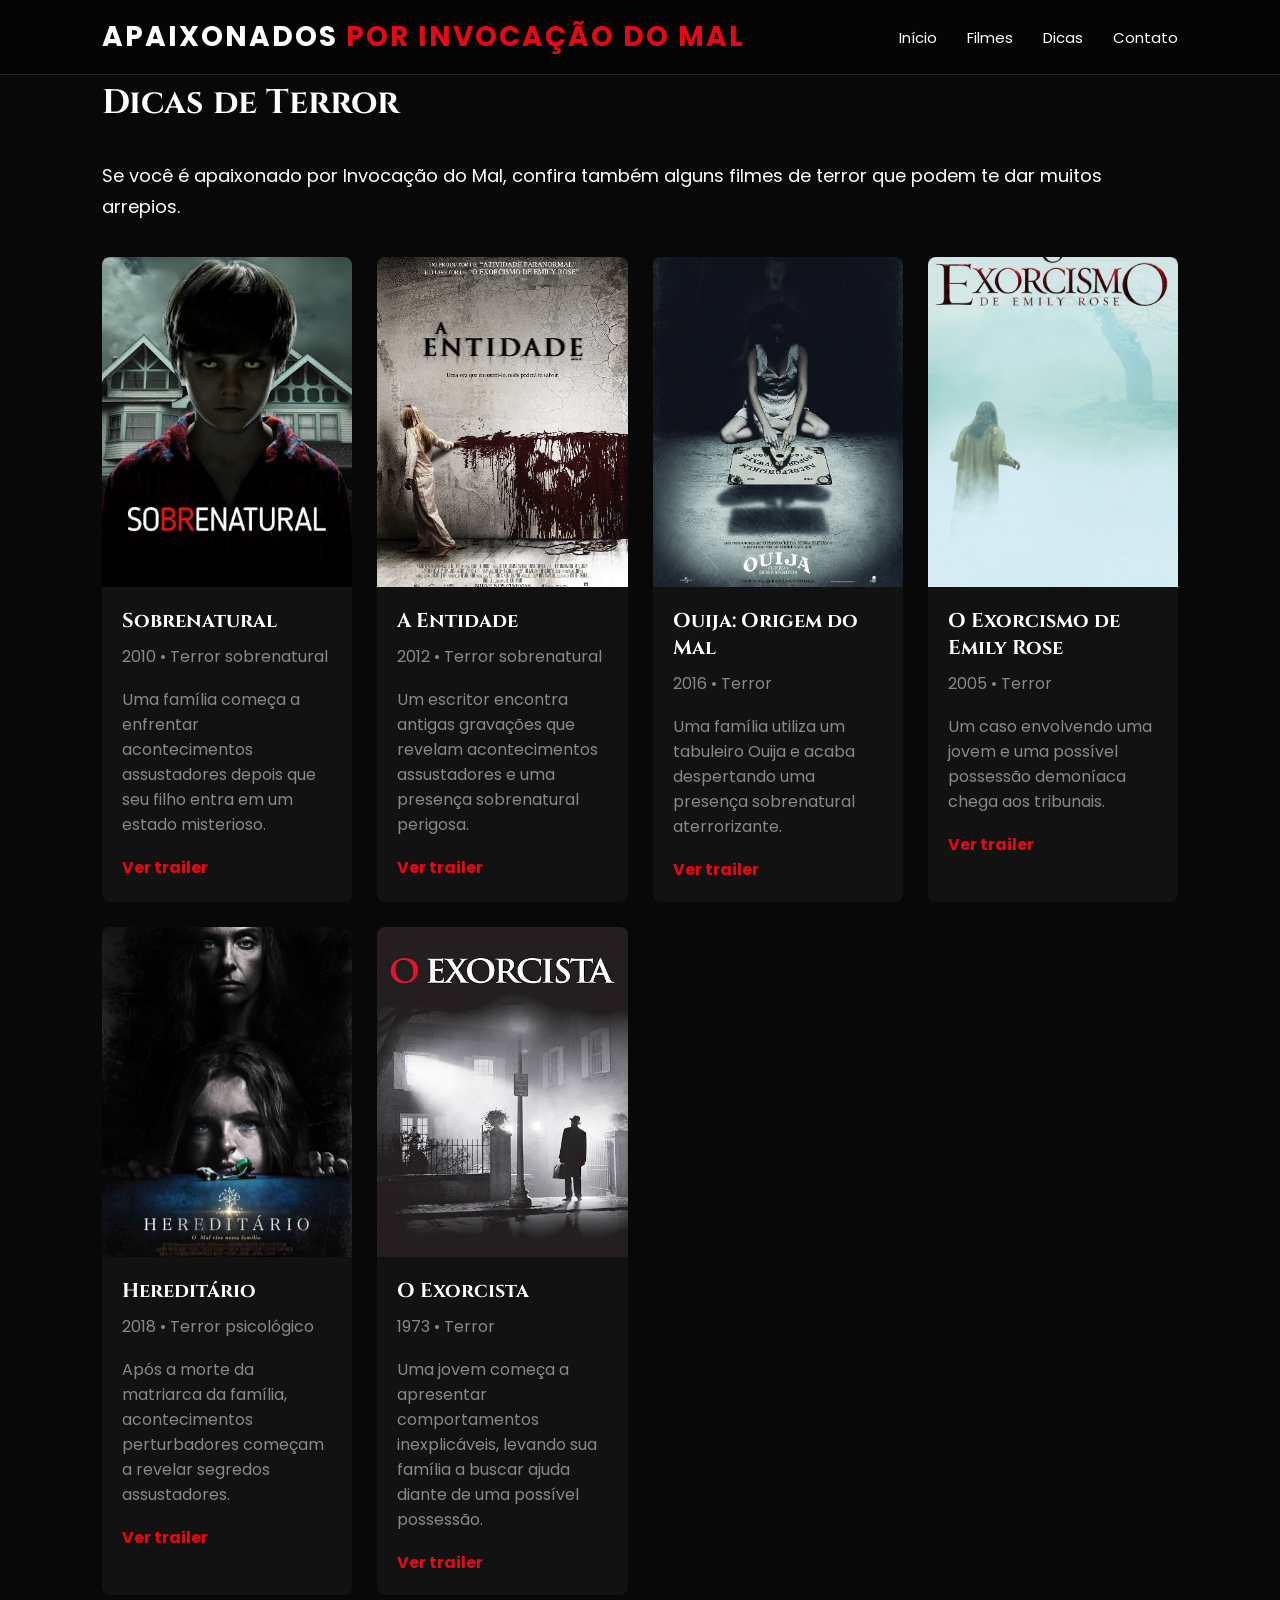
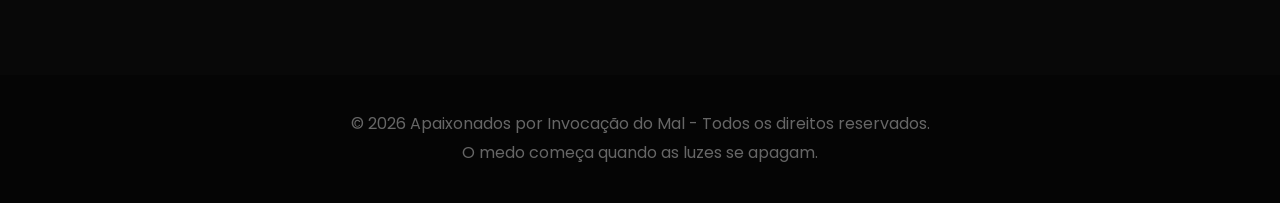
==== meu-site-terror/dicas.html @ 6a49aeed "atualização" ====
<!DOCTYPE html>
<html lang="pt-BR">

<head>
    <meta charset="UTF-8">
    <meta name="viewport" content="width=device-width, initial-scale=1.0">
    <meta name="description" content="Dicas de filmes de terror para os apaixonados por Invocação do Mal">
    <title>Dicas de Terror - Apaixonados por Invocação do Mal</title>

    <link rel="stylesheet" href="terror.css">

    <link rel="preconnect" href="https://fonts.googleapis.com">
    <link rel="preconnect" href="https://fonts.gstatic.com" crossorigin>

    <link href="https://fonts.googleapis.com/css2?family=Bebas+Neue&family=Cinzel:wght@400;500;600;700;800;900&family=Poppins:wght@400;500;600;700&display=swap" rel="stylesheet">
</head>

<body>

    <!-- CABEÇALHO -->
    <header>

        <div class="logo">
            APAIXONADOS <span>POR INVOCAÇÃO DO MAL</span>
        </div>

        <nav>
            <a href="index.html">Início</a>
            <a href="index.html#filmes">Filmes</a>
            <a href="dicas.html">Dicas</a>
            <a href="index.html#contato">Contato</a>
        </nav>

    </header>


    <main>

        <!-- TÍTULO DA PÁGINA -->
        <section class="filmes">

            <h2>Dicas de Terror</h2>

            <p class="introducao">
                Se você é apaixonado por Invocação do Mal, confira também
                alguns filmes de terror que podem te dar muitos arrepios.
            </p>


            <div class="grade-filmes">


                <!-- SOBRENATURAL -->
                <article class="card">

                    <img src="imagens/sobrenatural_imagem.jpg"
                         alt="Filme Sobrenatural">

                    <div class="card-conteudo">

                        <h3>Sobrenatural</h3>

                        <p>2010 • Terror sobrenatural</p>

                        <p>
                            Uma família começa a enfrentar acontecimentos
                            assustadores depois que seu filho entra em um
                            estado misterioso.
                        </p>

                        <a href="https://www.youtube.com/watch?v=yHfaQy2vAG0">
                            Ver trailer
                        </a>

                    </div>

                </article>


                <!-- A ENTIDADE -->
                <article class="card">

                    <img src="imagens/a_entidade.jpg"
                         alt="Filme A Entidade">

                    <div class="card-conteudo">

                        <h3>A Entidade</h3>

                        <p>2012 • Terror sobrenatural</p>

                        <p>
                            Um escritor encontra antigas gravações que revelam
                            acontecimentos assustadores e uma presença
                            sobrenatural perigosa.
                        </p>

                        <a href="https://www.youtube.com/watch?v=-Q_dwLGd2Rs">
                            Ver trailer
                        </a>

                    </div>

                </article>


                <!-- OUIJA -->
                <article class="card">

                    <img src="imagens/ouija.jpg"
                         alt="Filme Ouija Origem do Mal">

                    <div class="card-conteudo">

                        <h3>Ouija: Origem do Mal</h3>

                        <p>2016 • Terror</p>

                        <p>
                            Uma família utiliza um tabuleiro Ouija e acaba
                            despertando uma presença sobrenatural aterrorizante.
                        </p>

                        <a href="https://www.youtube.com/watch?v=EqO-Az95qRo">
                            Ver trailer
                        </a>

                    </div>

                </article>


                <!-- EMILY ROSE -->
                <article class="card">

                    <img src="imagens/o_exorcismo_de_emily_rosy.jpg"
                         alt="Filme O Exorcismo de Emily Rose">

                    <div class="card-conteudo">

                        <h3>O Exorcismo de Emily Rose</h3>

                        <p>2005 • Terror</p>

                        <p>
                            Um caso envolvendo uma jovem e uma possível
                            possessão demoníaca chega aos tribunais.
                        </p>

                        <a href="https://www.youtube.com/watch?v=qxYe9X24CdM">
                            Ver trailer
                        </a>

                    </div>

                </article>


                <!-- HEREDITÁRIO -->
                <article class="card">

                    <img src="imagens/hereditario.jpg"
                         alt="Filme Hereditário">

                    <div class="card-conteudo">

                        <h3>Hereditário</h3>

                        <p>2018 • Terror psicológico</p>

                        <p>
                            Após a morte da matriarca da família, acontecimentos
                            perturbadores começam a revelar segredos assustadores.
                        </p>

                        <a href="https://www.youtube.com/watch?v=aVqszEgRYsc">
                            Ver trailer
                        </a>

                    </div>

                </article>


                <!-- O EXORCISTA -->
                <article class="card">

                    <img src="imagens/o_exorcista.jpg"
                         alt="Filme O Exorcista">

                    <div class="card-conteudo">

                        <h3>O Exorcista</h3>

                        <p>1973 • Terror</p>

                        <p>
                            Uma jovem começa a apresentar comportamentos
                            inexplicáveis, levando sua família a buscar ajuda
                            diante de uma possível possessão.
                        </p>

                        <a href="https://www.youtube.com/watch?v=4x6a6igB1AQ">
                            Ver trailer
                        </a>

                    </div>

                </article>


            </div>

        </section>

    </main>


    <!-- RODAPÉ -->
    <footer>

        <p>
            © 2026 Apaixonados por Invocação do Mal -
            Todos os direitos reservados.
        </p>

        <p>
            O medo começa quando as luzes se apagam.
        </p>

    </footer>

</body>

</html>
---- meu-site-terror/terror.css ----
/* RESET */

* {
    margin: 0;
    padding: 0;
    box-sizing: border-box;
}

html {
    scroll-behavior: smooth;
}

body {
    background-color: #080808;
    color: #ffffff;
}


/* HEADER */

header {
    width: 100%;
    height: 75px;
    padding: 0 8%;
    background-color: #050505;

    display: flex;
    align-items: center;
    justify-content: space-between;

    border-bottom: 1px solid #252525;

    position: fixed;
    top: 0;
    z-index: 1000;
}

.logo {
    font-size: 28px;
    font-weight: bold;
    letter-spacing: 2px;
}

.logo span {
    color: #e50914;
}

nav {
    display: flex;
    gap: 30px;
}

nav a {
    color: #ffffff;
    text-decoration: none;
    font-size: 15px;
    transition: 0.3s;
}

nav a:hover {
    color: #e50914;
}


/* HERO */

.hero {
    min-height: 700px;
    width: 100%;

    display: flex;
    align-items: center;

    padding: 180px 8% 80px;

    background-image:
        linear-gradient(
            90deg,
            rgba(0, 0, 0, 0.90),
            rgba(0, 0, 0, 0.45),
            rgba(0, 0, 0, 0.15)
        ),
        url("imagens/casaled.webp");

    background-size: cover;
    background-position: center;
    background-repeat: no-repeat;
}
.hero-conteudo {
    max-width: 550px;
}

.hero-conteudo p {
    text-align: justify;
    line-height: 1.6;
}

.categoria {
    color: #e50914;
    font-weight: bold;
    letter-spacing: 3px;
    margin-bottom: 15px;
}

.hero h1 {
    font-size: 58px;
    line-height: 1;
    margin-bottom: 25px;
}

.hero p {
    color: #cccccc;
    font-size: 18px;
    line-height: 1.6;
}


/* BOTÕES */

.botoes {
    display: flex;
    gap: 15px;
    margin-top: 30px;
}

.botao,
.botao-secundario {
    padding: 14px 24px;
    border-radius: 4px;
    text-decoration: none;
    font-weight: bold;
}

.botao {
    background-color: #e50914;
    color: white;
}

.botao:hover {
    background-color: #b20710;
}

.botao-secundario {
    background-color: #ffffff;
    color: #000000;
}

.botao-secundario:hover {
    background-color: #cccccc;
}


/* SEÇÃO FILMES */

.filmes {
    padding: 80px 8%;
}

h2 {
    font-size: 34px;
    margin-bottom: 35px;
}

.grade-filmes {
    display: grid;
    grid-template-columns: repeat(4, 1fr);
    gap: 25px;
}


/* CARD */

.card {
    background-color: #121212;
    border-radius: 8px;
    overflow: hidden;
    transition: 0.3s;
}

.card:hover {
    transform: translateY(-8px);
    box-shadow: 0 10px 30px rgba(229, 9, 20, 0.3);
}

.card img {
    width: 100%;
    height: 330px;
    object-fit: cover;
    display: block;
}

.card-conteudo {
    padding: 20px;
}

.card h3 {
    font-size: 20px;
    margin-bottom: 10px;
}

.card p {
    color: #888888;
    margin-bottom: 18px;
}

.card a {
    color: #e50914;
    text-decoration: none;
    font-weight: bold;
}


/* CLÁSSICOS */

.classicos {
    padding: 80px 8%;
    background-color: #101010;
}

.lista-classicos {
    display: grid;
    grid-template-columns: repeat(3, 1fr);
    gap: 25px;
}

.lista-classicos div {
    padding: 30px;
    background-color: #181818;
    border-left: 4px solid #e50914;
}

.lista-classicos span {
    color: #e50914;
    font-size: 30px;
    font-weight: bold;
}

.lista-classicos h3 {
    margin: 15px 0 10px;
    font-size: 22px;
}

.lista-classicos p {
    color: #999999;
    line-height: 1.5;
}

/* CONTATO */

.contato {
    padding: 80px 8%;
    text-align: center;
}

.contato > p {
    color: #999999;
    margin-bottom: 30px;
}

form {
    max-width: 600px;
    margin: auto;

    display: flex;
    flex-direction: column;
    gap: 15px;
}

input,
textarea {
    width: 100%;
    padding: 15px;

    background-color: #151515;
    border: 1px solid #333333;
    border-radius: 4px;

    color: white;
    font-size: 15px;
}

textarea {
    min-height: 150px;
    resize: vertical;
}

button {
    padding: 15px;

    background-color: #e50914;
    color: white;

    border: none;
    border-radius: 4px;

    font-size: 16px;
    font-weight: bold;

    cursor: pointer;
}

button:hover {
    background-color: #b20710;
}


/* FOOTER */

footer {
    padding: 35px 8%;
    background-color: #050505;
    text-align: center;

    color: #666666;
    line-height: 1.8;
}


/* RESPONSIVIDADE */

@media (max-width: 900px) {

    .grade-filmes {
        grid-template-columns: repeat(2, 1fr);
    }

    .lista-classicos {
        grid-template-columns: 1fr;
    }

    .hero h1 {
        font-size: 45px;
    }
}


@media (max-width: 600px) {

    header {
        height: auto;
        padding: 20px;
        flex-direction: column;
        gap: 15px;
    }

    nav {
        gap: 15px;
        flex-wrap: wrap;
        justify-content: center;
    }

    .hero {
        padding: 180px 20px 80px;
    }

    .hero h1 {
        font-size: 38px;
    }

    .filmes,
    .classicos,
    .contato {
        padding: 60px 20px;
    }

    .grade-filmes {
        grid-template-columns: 1fr;
    }
}

body {
    font-family: 'Poppins', sans-serif;
}

.saiba-mais {
    margin-top: 40px;
}

.saiba-mais h3 {
    margin-top: 25px;
    margin-bottom: 10px;
}

.saiba-mais p {
    text-align: justify;
    margin-bottom: 20px;
    line-height: 1.6;
}

.saiba-mais summary {
    display: inline-block;
    padding: 12px 25px;
    background-color: #b30000;
    color: white;
    border-radius: 30px;
    cursor: pointer;
    font-weight: bold;
    list-style: none;
    transition: 0.3s;
}

.saiba-mais summary:hover {
    background-color: #e00000;
    transform: scale(1.05);
}

body {
    font-family: 'Poppins', sans-serif;
}

h1, h2, h3 {
    font-family: 'Cinzel', serif;
}

.saiba-mais summary {
    font-family: 'Bebas Neue', sans-serif;
    font-size: 18px;
    letter-spacing: 1px;
}

.introducao {
    margin-top: 25px;
    margin-bottom: 35px;
    text-align: left;
    font-family: 'Poppins', sans-serif;
    font-size: 18px;
    line-height: 1.7;
}
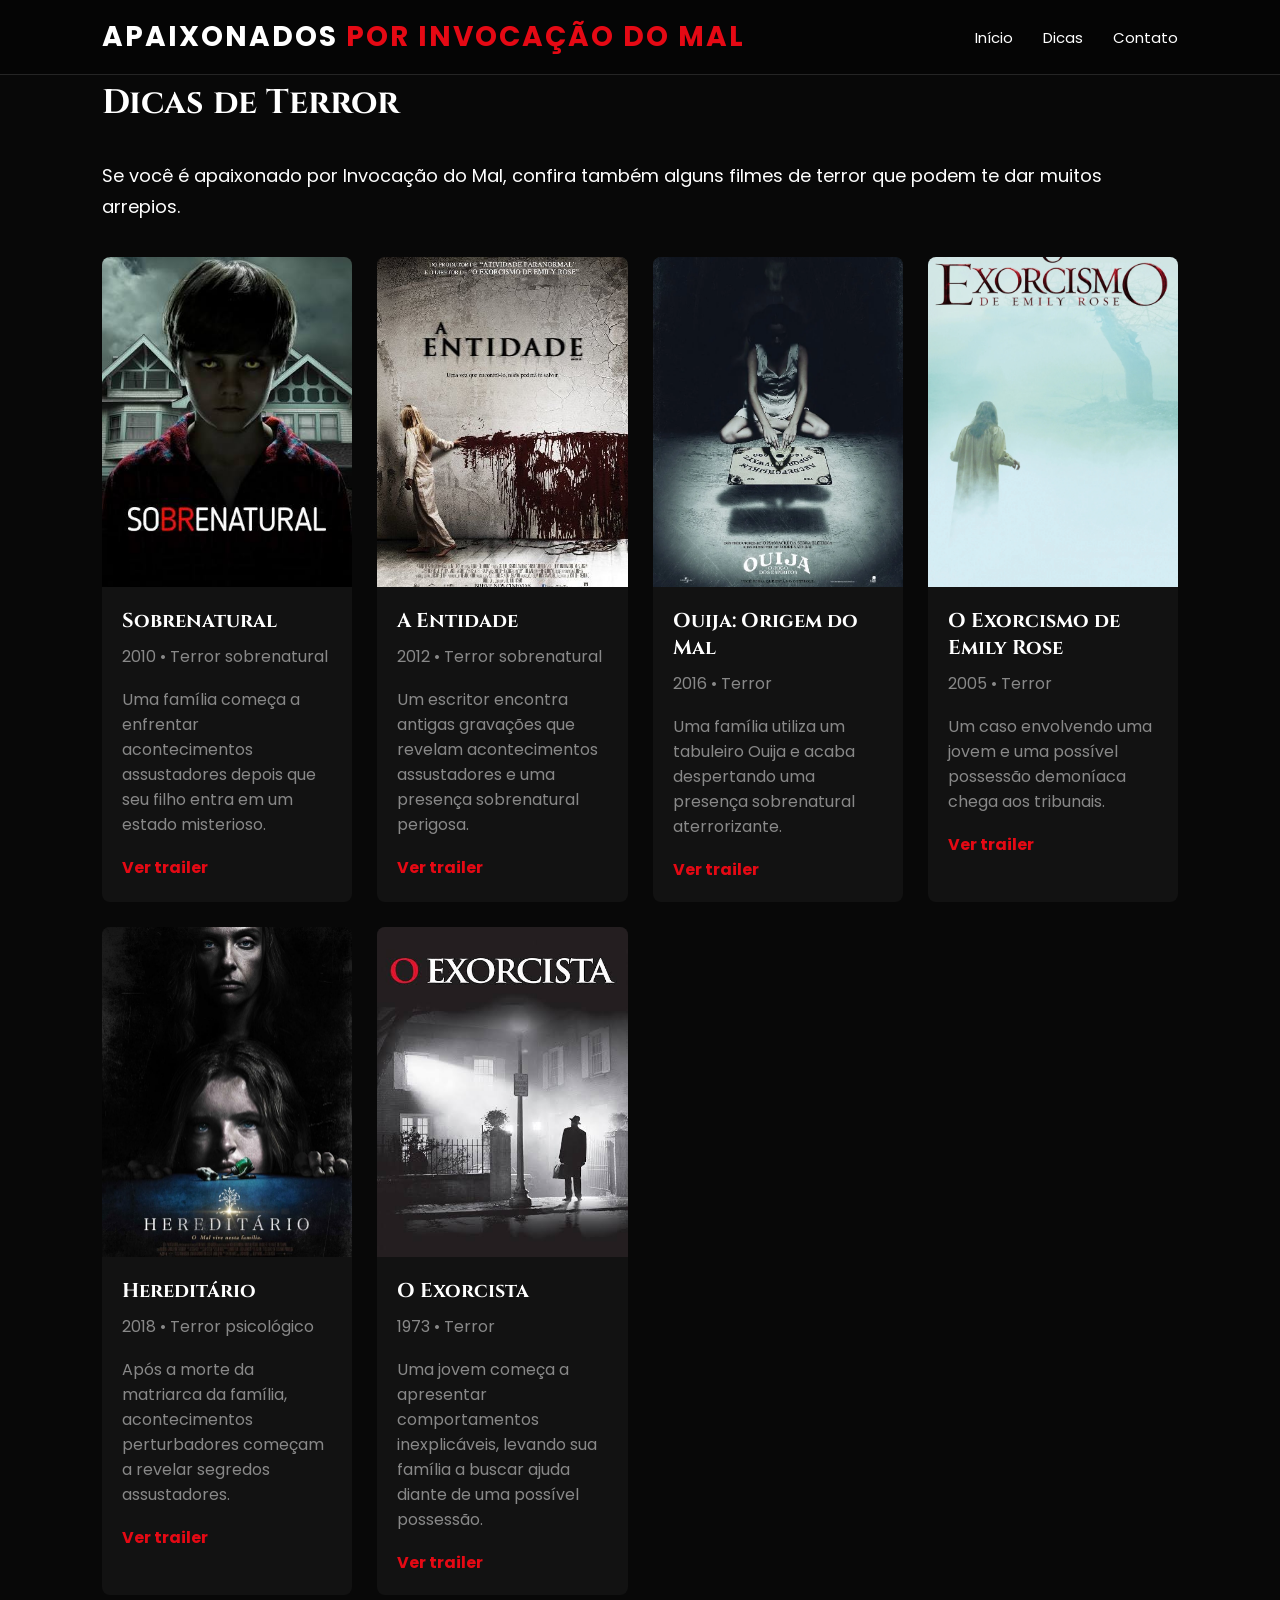
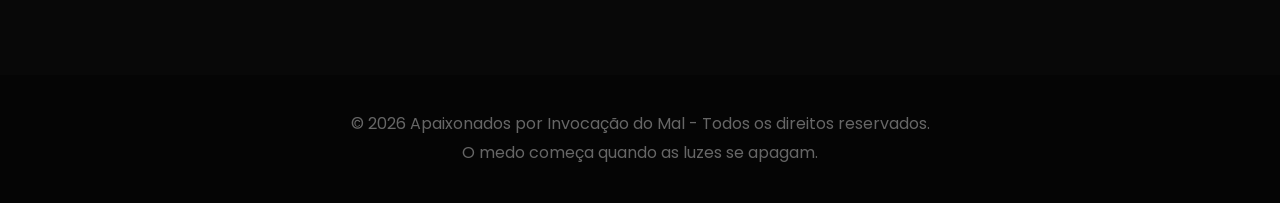
==== commit c98356ea: "correção5.0" ====
--- a/meu-site-terror/dicas.html
+++ b/meu-site-terror/dicas.html
@@ -25,10 +25,9 @@
         </div>
 
         <nav>
-            <a href="index.html">Início</a>
-            <a href="index.html#filmes">Filmes</a>
-            <a href="dicas.html">Dicas</a>
-            <a href="index.html#contato">Contato</a>
+            <a href="./index.html">Início</a>
+            <a href="./dicas.html">Dicas</a>
+            <a href="./index.html#contato">Contato</a>
         </nav>
 
     </header>
@@ -155,7 +154,6 @@
 
                 </article>
 
-
                 <!-- HEREDITÁRIO -->
                 <article class="card">
 
